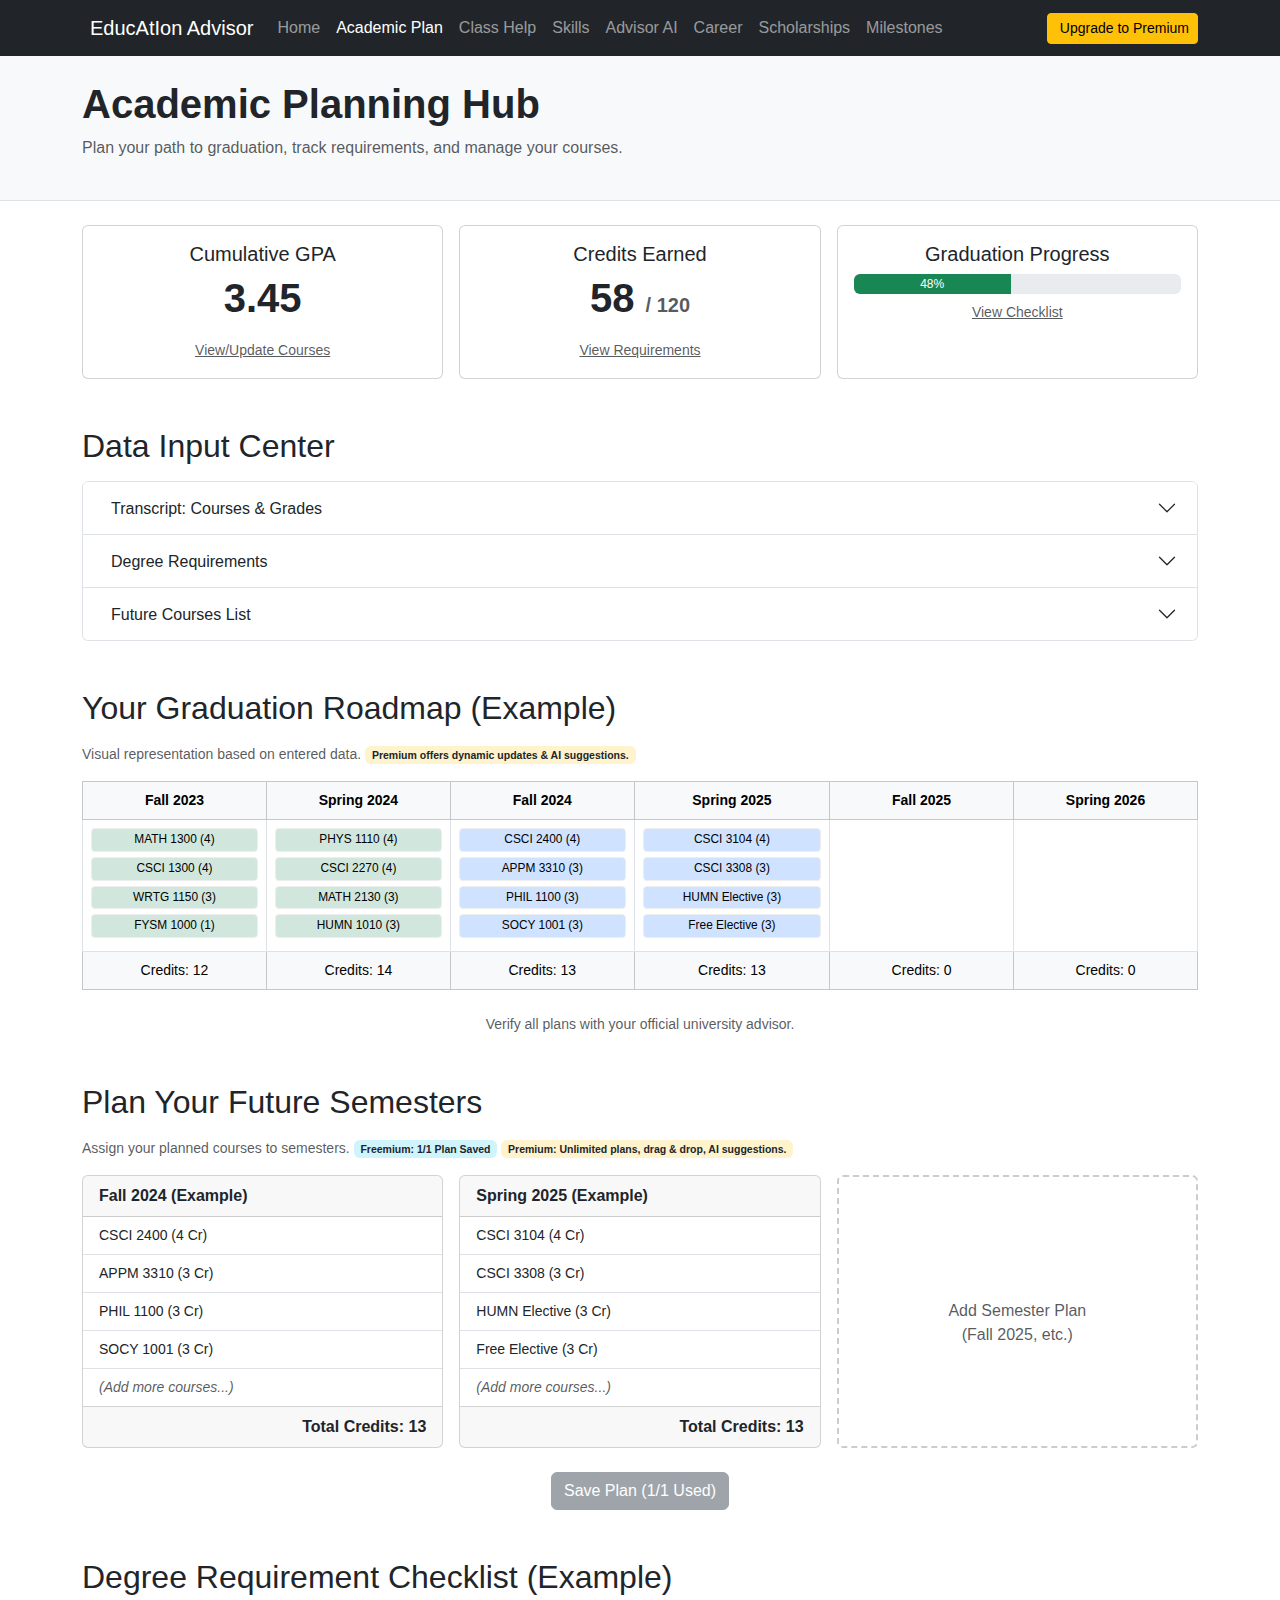
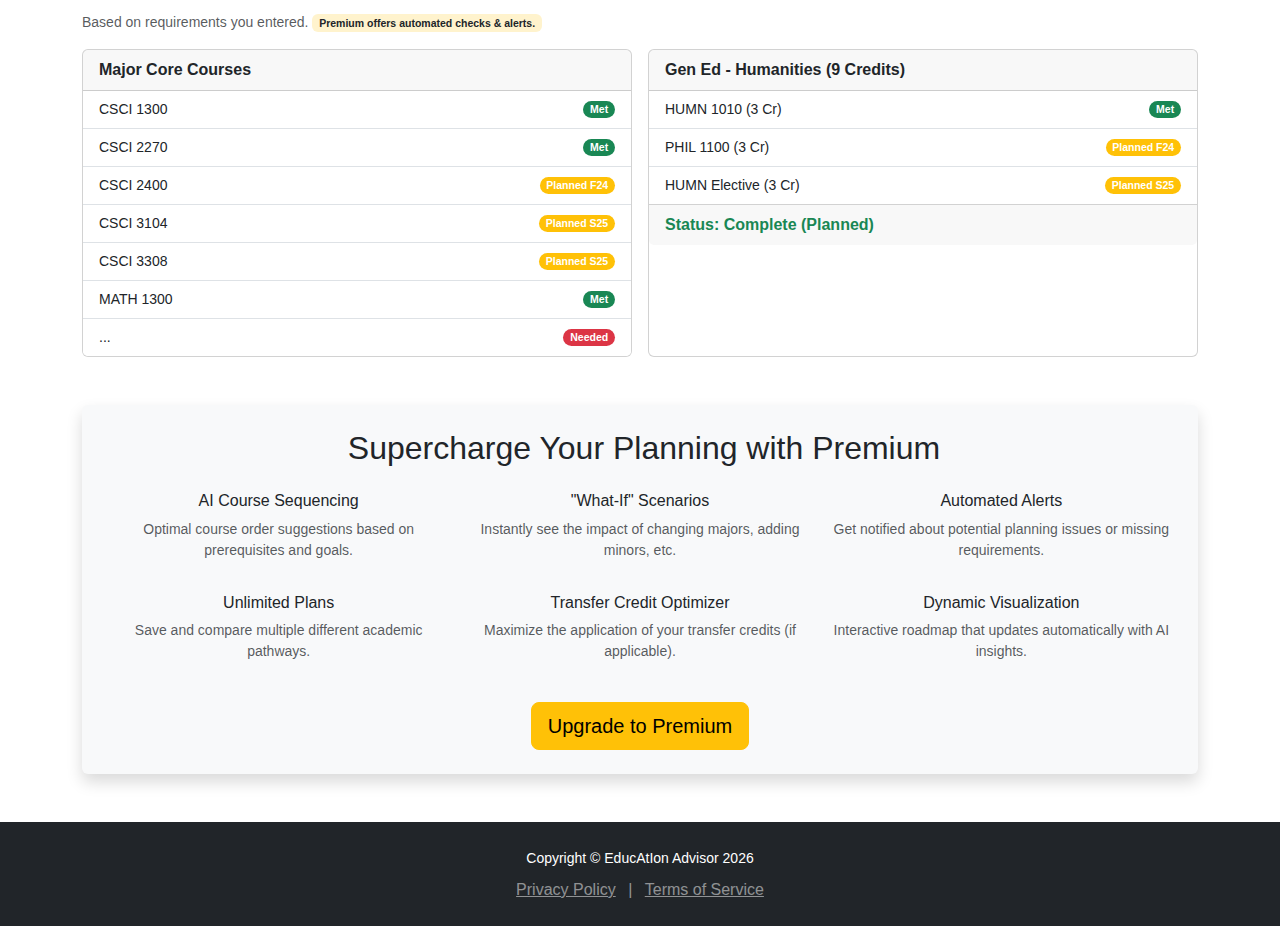
==== academic_planning.html @ af9a7176 "Initial commit: Add project structure and basic HTML files" ====
<!DOCTYPE html>
<html lang="en">
<head>
    <meta charset="UTF-8">
    <meta name="viewport" content="width=device-width, initial-scale=1.0">
    <title>Academic Planning - EducAtIon Advisor</title>

    <link href="https://cdn.jsdelivr.net/npm/bootstrap@5.3.3/dist/css/bootstrap.min.css" rel="stylesheet" integrity="sha384-QWTKZyjpPEjISv5WaRU9OFeRpok6YctnYmDr5pNlyT2bRjXh0JMhjY6hW+ALEwIH" crossorigin="anonymous">

    <link rel="stylesheet" href="https://cdnjs.cloudflare.com/ajax/libs/font-awesome/6.5.2/css/all.min.css" integrity="sha512-SnH5WK+bZxgPHs44uWIX+LLJAJ9/2PkPKZ5QiAj6Ta86w+fsb2TkcmfRyVX3pBnMFcV7oQPJkl9QevSCWr3W6A==" crossorigin="anonymous" referrerpolicy="no-referrer" />

    <link rel="stylesheet" href="css/style.css">

    <style>
        .roadmap-table th, .roadmap-table td {
            vertical-align: top;
            min-width: 120px; /* Ensure columns have some width */
        }
        .roadmap-table .course {
            display: block;
            border: 1px solid #eee;
            padding: 2px 5px;
            margin-bottom: 5px;
            border-radius: 4px;
            font-size: 0.85em;
        }
        .course-taken { background-color: #d1e7dd; border-left: 3px solid #198754; } /* Green */
        .course-planned { background-color: #cfe2ff; border-left: 3px solid #0d6efd; } /* Blue */
        .course-suggested { background-color: #fff3cd; border-left: 3px solid #ffc107; } /* Yellow (Example for potential premium) */
    </style>

</head>
<body>

    <nav class="navbar navbar-expand-lg navbar-dark bg-dark sticky-top">
        <div class="container">
            <a class="navbar-brand" href="index.html">
                <i class="fas fa-brain me-2"></i>EducAtIon Advisor
            </a>
            <button class="navbar-toggler" type="button" data-bs-toggle="collapse" data-bs-target="#navbarNav" aria-controls="navbarNav" aria-expanded="false" aria-label="Toggle navigation">
                <span class="navbar-toggler-icon"></span>
            </button>
            <div class="collapse navbar-collapse" id="navbarNav">
                <ul class="navbar-nav me-auto mb-2 mb-lg-0">
                    <li class="nav-item">
                        <a class="nav-link" href="index.html">Home</a>
                    </li>
                    <li class="nav-item">
                        <a class="nav-link active" aria-current="page" href="academic_planning.html">Academic Plan</a>
                    </li>
                    <li class="nav-item">
                        <a class="nav-link" href="class_assistance.html">Class Help</a>
                    </li>
                    <li class="nav-item">
                        <a class="nav-link" href="skill_enhancement.html">Skills</a>
                    </li>
                     <li class="nav-item">
                        <a class="nav-link" href="advisor_connect.html">Advisor AI</a>
                    </li>
                    <li class="nav-item">
                        <a class="nav-link" href="career_launchpad.html">Career</a>
                    </li>
                     <li class="nav-item">
                        <a class="nav-link" href="scholarship_engine.html">Scholarships</a>
                    </li>
                     <li class="nav-item">
                        <a class="nav-link" href="milestone_tracker.html">Milestones</a>
                    </li>
                </ul>
                <ul class="navbar-nav ms-auto">
                     <li class="nav-item me-2">
                         <a href="profile_settings.html" class="nav-link" title="Profile & Settings"><i class="fas fa-user-circle fs-5"></i></a>
                     </li>
                     <li class="nav-item">
                        <button class="btn btn-warning btn-sm" data-bs-toggle="modal" data-bs-target="#premiumModal">
                            <i class="fas fa-star me-1"></i>Upgrade to Premium
                        </button>
                    </li>
                </ul>
            </div>
        </div>
    </nav>

    <header class="py-4 bg-light border-bottom mb-4">
        <div class="container">
            <h1 class="fw-bold">Academic Planning Hub</h1>
            <p class="text-muted">Plan your path to graduation, track requirements, and manage your courses.</p>
        </div>
    </header>

    <main class="container mb-5">

        <section id="overview-status" class="mb-5">
            <div class="row g-3 text-center">
                <div class="col-md-4">
                    <div class="card h-100">
                        <div class="card-body">
                            <h5 class="card-title">Cumulative GPA</h5>
                            <p class="card-text display-6 fw-bold">3.45</p>
                             <a href="#data-input-transcript" class="small text-muted">View/Update Courses</a>
                        </div>
                    </div>
                </div>
                <div class="col-md-4">
                    <div class="card h-100">
                        <div class="card-body">
                            <h5 class="card-title">Credits Earned</h5>
                            <p class="card-text display-6 fw-bold">58 <span class="fs-5 text-muted">/ 120</span></p>
                             <a href="#data-input-requirements" class="small text-muted">View Requirements</a>
                        </div>
                    </div>
                </div>
                 <div class="col-md-4">
                    <div class="card h-100">
                        <div class="card-body">
                            <h5 class="card-title">Graduation Progress</h5>
                            <div class="progress mt-2" role="progressbar" aria-valuenow="48" aria-valuemin="0" aria-valuemax="100" style="height: 20px;">
                                <div class="progress-bar bg-success" style="width: 48%">48%</div>
                            </div>
                             <a href="#requirement-checklist" class="small text-muted mt-2 d-block">View Checklist</a>
                        </div>
                    </div>
                </div>
            </div>
        </section>

        <section id="data-input-center" class="mb-5">
            <h2 class="mb-3">Data Input Center</h2>
            <div class="accordion" id="data-input-accordion">

                <div class="accordion-item" id="data-input-transcript">
                    <h2 class="accordion-header" id="headingTranscript">
                        <button class="accordion-button collapsed" type="button" data-bs-toggle="collapse" data-bs-target="#collapseTranscript" aria-expanded="false" aria-controls="collapseTranscript">
                            <i class="fas fa-file-alt me-2"></i>Transcript: Courses & Grades
                        </button>
                    </h2>
                    <div id="collapseTranscript" class="accordion-collapse collapse" aria-labelledby="headingTranscript" data-bs-parent="#data-input-accordion">
                        <div class="accordion-body">
                            <p class="text-muted small">Upload your unofficial transcript (PDF, max 2 free parses) or enter courses manually below.</p>
                             <div class="mb-3">
                                <label for="transcriptFile" class="form-label">Upload Transcript (PDF)</label>
                                <input class="form-control form-control-sm" type="file" id="transcriptFile" accept=".pdf" disabled> <div class="form-text"><span class="badge bg-info-subtle text-dark">Freemium: 1/2 Parses Used</span> <span class="badge bg-warning-subtle text-dark">Upgrade for Unlimited Parses</span></div>
                             </div>
                             <hr>
                             <h6>Manually Add Course:</h6>
                             <form class="row g-2 mb-3">
                                 <div class="col-md-3"><input type="text" class="form-control form-control-sm" placeholder="Course Code (e.g., CS 1300)" disabled></div>
                                 <div class="col-md-4"><input type="text" class="form-control form-control-sm" placeholder="Course Name" disabled></div>
                                 <div class="col-md-2"><input type="text" class="form-control form-control-sm" placeholder="Semester (e.g., F23)" disabled></div>
                                 <div class="col-md-1"><input type="text" class="form-control form-control-sm" placeholder="Grade" disabled></div>
                                 <div class="col-md-1"><input type="number" class="form-control form-control-sm" placeholder="Credits" disabled></div>
                                 <div class="col-md-1"><button type="button" class="btn btn-sm btn-primary w-100" disabled>Add</button></div>
                             </form>

                            <h6>Entered Courses (Example):</h6>
                            <table class="table table-sm table-striped table-hover small">
                                <thead><tr><th>Code</th><th>Name</th><th>Semester</th><th>Grade</th><th>Credits</th></tr></thead>
                                <tbody>
                                    <tr><td>MATH 1300</td><td>Calculus 1</td><td>F23</td><td>A-</td><td>4</td></tr>
                                    <tr><td>CSCI 1300</td><td>Starting Computing</td><td>F23</td><td>A</td><td>4</td></tr>
                                    <tr><td>WRTG 1150</td><td>First-Year Writing</td><td>F23</td><td>B+</td><td>3</td></tr>
                                    <tr><td>PHYS 1110</td><td>Physics 1</td><td>S24</td><td>B</td><td>4</td></tr>
                                     <tr><td>CSCI 2270</td><td>Data Structures</td><td>S24</td><td>A-</td><td>4</td></tr>
                                    </tbody>
                            </table>
                        </div>
                    </div>
                </div>

                <div class="accordion-item" id="data-input-requirements">
                    <h2 class="accordion-header" id="headingRequirements">
                        <button class="accordion-button collapsed" type="button" data-bs-toggle="collapse" data-bs-target="#collapseRequirements" aria-expanded="false" aria-controls="collapseRequirements">
                            <i class="fas fa-tasks me-2"></i>Degree Requirements
                        </button>
                    </h2>
                    <div id="collapseRequirements" class="accordion-collapse collapse" aria-labelledby="headingRequirements" data-bs-parent="#data-input-accordion">
                        <div class="accordion-body">
                             <p class="text-muted small">Enter the requirements for your degree/major based on your official university audit. <span class="badge bg-warning-subtle text-dark">Premium offers automated tracking.</span></p>
                             <div class="mb-2 row">
                                 <label class="col-sm-3 col-form-label col-form-label-sm">Degree Program:</label>
                                 <div class="col-sm-9"><input type="text" class="form-control form-control-sm" value="BS Computer Science" disabled></div>
                             </div>
                              <div class="mb-2 row">
                                 <label class="col-sm-3 col-form-label col-form-label-sm">Total Credits:</label>
                                 <div class="col-sm-9"><input type="number" class="form-control form-control-sm" value="120" disabled></div>
                             </div>
                             <h6>Requirement Categories (Example):</h6>
                             <div class="mb-2">
                                 <label class="form-label form-label-sm">Major Core Courses:</label>
                                 <textarea class="form-control form-control-sm" rows="3" disabled>CSCI 1300, CSCI 2270, CSCI 2400, CSCI 3104, CSCI 3155, CSCI 3308, MATH 1300, MATH 2130, APPM 3310...</textarea>
                             </div>
                             <div class="mb-2">
                                 <label class="form-label form-label-sm">Gen Ed - Humanities:</label>
                                 <input type="text" class="form-control form-control-sm" value="9 Credits Required" disabled>
                             </div>
                             <div class="mb-2">
                                 <label class="form-label form-label-sm">Gen Ed - Social Sciences:</label>
                                 <input type="text" class="form-control form-control-sm" value="9 Credits Required" disabled>
                             </div>
                             <div class="mb-2">
                                  <label class="form-label form-label-sm">Upper Division Electives:</label>
                                 <input type="text" class="form-control form-control-sm" value="12 Credits Required" disabled>
                             </div>
                             <button type="button" class="btn btn-sm btn-outline-primary" disabled>Add Category</button>
                        </div>
                    </div>
                </div>

                <div class="accordion-item" id="data-input-future-courses">
                    <h2 class="accordion-header" id="headingFutureCourses">
                        <button class="accordion-button collapsed" type="button" data-bs-toggle="collapse" data-bs-target="#collapseFutureCourses" aria-expanded="false" aria-controls="collapseFutureCourses">
                            <i class="fas fa-book me-2"></i>Future Courses List
                        </button>
                    </h2>
                    <div id="collapseFutureCourses" class="accordion-collapse collapse" aria-labelledby="headingFutureCourses" data-bs-parent="#data-input-accordion">
                        <div class="accordion-body">
                             <p class="text-muted small">List courses you plan to take but haven't scheduled yet.</p>
                             <form class="row g-2 mb-3">
                                 <div class="col-md-3"><input type="text" class="form-control form-control-sm" placeholder="Course Code" disabled></div>
                                 <div class="col-md-5"><input type="text" class="form-control form-control-sm" placeholder="Course Name" disabled></div>
                                 <div class="col-md-2"><input type="number" class="form-control form-control-sm" placeholder="Credits" disabled></div>
                                 <div class="col-md-2"><button type="button" class="btn btn-sm btn-primary w-100" disabled>Add Planned</button></div>
                             </form>
                             <h6>Planned Courses (Example):</h6>
                             <table class="table table-sm table-striped table-hover small">
                                 <thead><tr><th>Code</th><th>Name</th><th>Credits</th></tr></thead>
                                 <tbody>
                                     <tr><td>CSCI 2400</td><td>Computer Systems</td><td>4</td></tr>
                                     <tr><td>CSCI 3104</td><td>Algorithms</td><td>4</td></tr>
                                     <tr><td>CSCI 3308</td><td>Software Dev Methods</td><td>3</td></tr>
                                     <tr><td>PHIL 1100</td><td>Ethics</td><td>3</td></tr>
                                     <tr><td>ANTH 1150</td><td>Cultural Anthropology</td><td>3</td></tr>
                                     </tbody>
                             </table>
                        </div>
                    </div>
                </div>

            </div> </section>

        <section id="graduation-roadmap" class="mb-5">
            <h2 class="mb-3">Your Graduation Roadmap (Example)</h2>
            <p class="text-muted small">Visual representation based on entered data. <span class="badge bg-warning-subtle text-dark">Premium offers dynamic updates & AI suggestions.</span></p>
            <div class="table-responsive">
                <table class="table table-bordered text-center roadmap-table small">
                    <thead>
                        <tr class="table-light">
                            <th>Fall 2023</th>
                            <th>Spring 2024</th>
                            <th>Fall 2024</th>
                            <th>Spring 2025</th>
                            <th>Fall 2025</th>
                            <th>Spring 2026</th>
                            </tr>
                    </thead>
                    <tbody>
                        <tr>
                            <td>
                                <span class="course course-taken">MATH 1300 (4)</span>
                                <span class="course course-taken">CSCI 1300 (4)</span>
                                <span class="course course-taken">WRTG 1150 (3)</span>
                                <span class="course course-taken">FYSM 1000 (1)</span>
                            </td>
                             <td>
                                <span class="course course-taken">PHYS 1110 (4)</span>
                                <span class="course course-taken">CSCI 2270 (4)</span>
                                <span class="course course-taken">MATH 2130 (3)</span>
                                <span class="course course-taken">HUMN 1010 (3)</span>
                             </td>
                             <td>
                                 <span class="course course-planned">CSCI 2400 (4)</span>
                                 <span class="course course-planned">APPM 3310 (3)</span>
                                 <span class="course course-planned">PHIL 1100 (3)</span>
                                 <span class="course course-planned">SOCY 1001 (3)</span>
                             </td>
                              <td>
                                 <span class="course course-planned">CSCI 3104 (4)</span>
                                 <span class="course course-planned">CSCI 3308 (3)</span>
                                 <span class="course course-planned">HUMN Elective (3)</span>
                                 <span class="course course-planned">Free Elective (3)</span>
                              </td>
                              <td></td>
                              <td></td>
                        </tr>
                        </tbody>
                     <tfoot class="table-light">
                         <tr>
                             <td>Credits: 12</td>
                             <td>Credits: 14</td>
                             <td>Credits: 13</td>
                             <td>Credits: 13</td>
                             <td>Credits: 0</td>
                             <td>Credits: 0</td>
                         </tr>
                     </tfoot>
                </table>
            </div>
             <p class="text-muted small text-center mt-2">Verify all plans with your official university advisor.</p>
        </section>

        <section id="semester-planning" class="mb-5">
            <h2 class="mb-3">Plan Your Future Semesters</h2>
            <p class="text-muted small">Assign your planned courses to semesters. <span class="badge bg-info-subtle text-dark">Freemium: 1/1 Plan Saved</span> <span class="badge bg-warning-subtle text-dark">Premium: Unlimited plans, drag & drop, AI suggestions.</span></p>
            <div class="row g-3">
                <div class="col-md-4">
                    <div class="card h-100">
                        <div class="card-header fw-bold">Fall 2024 (Example)</div>
                        <ul class="list-group list-group-flush small">
                            <li class="list-group-item">CSCI 2400 (4 Cr)</li>
                            <li class="list-group-item">APPM 3310 (3 Cr)</li>
                            <li class="list-group-item">PHIL 1100 (3 Cr)</li>
                             <li class="list-group-item">SOCY 1001 (3 Cr)</li>
                            <li class="list-group-item text-muted"><em>(Add more courses...)</em></li>
                        </ul>
                        <div class="card-footer text-end fw-bold">Total Credits: 13</div>
                    </div>
                </div>
                <div class="col-md-4">
                    <div class="card h-100">
                         <div class="card-header fw-bold">Spring 2025 (Example)</div>
                        <ul class="list-group list-group-flush small">
                            <li class="list-group-item">CSCI 3104 (4 Cr)</li>
                            <li class="list-group-item">CSCI 3308 (3 Cr)</li>
                            <li class="list-group-item">HUMN Elective (3 Cr)</li>
                             <li class="list-group-item">Free Elective (3 Cr)</li>
                            <li class="list-group-item text-muted"><em>(Add more courses...)</em></li>
                        </ul>
                         <div class="card-footer text-end fw-bold">Total Credits: 13</div>
                    </div>
                </div>
                <div class="col-md-4">
                    <div class="card h-100 border-dashed"> <div class="card-body text-center text-muted d-flex align-items-center justify-content-center">
                            <div>
                                <i class="fas fa-plus-circle fa-2x mb-2"></i><br>
                                Add Semester Plan<br>(Fall 2025, etc.)
                            </div>
                        </div>
                    </div>
                </div>
            </div>
             <div class="text-center mt-4">
                 <button class="btn btn-secondary" disabled>Save Plan (1/1 Used)</button>
             </div>
        </section>

        <section id="requirement-checklist" class="mb-5">
            <h2 class="mb-3">Degree Requirement Checklist (Example)</h2>
             <p class="text-muted small">Based on requirements you entered. <span class="badge bg-warning-subtle text-dark">Premium offers automated checks & alerts.</span></p>
             <div class="row g-3">
                 <div class="col-md-6">
                     <div class="card h-100">
                         <div class="card-header fw-bold">Major Core Courses</div>
                         <ul class="list-group list-group-flush small">
                            <li class="list-group-item d-flex justify-content-between align-items-center">CSCI 1300 <span class="badge bg-success rounded-pill"><i class="fas fa-check"></i> Met</span></li>
                            <li class="list-group-item d-flex justify-content-between align-items-center">CSCI 2270 <span class="badge bg-success rounded-pill"><i class="fas fa-check"></i> Met</span></li>
                            <li class="list-group-item d-flex justify-content-between align-items-center">CSCI 2400 <span class="badge bg-warning rounded-pill"><i class="fas fa-clock"></i> Planned F24</span></li>
                            <li class="list-group-item d-flex justify-content-between align-items-center">CSCI 3104 <span class="badge bg-warning rounded-pill"><i class="fas fa-clock"></i> Planned S25</span></li>
                            <li class="list-group-item d-flex justify-content-between align-items-center">CSCI 3308 <span class="badge bg-warning rounded-pill"><i class="fas fa-clock"></i> Planned S25</span></li>
                            <li class="list-group-item d-flex justify-content-between align-items-center">MATH 1300 <span class="badge bg-success rounded-pill"><i class="fas fa-check"></i> Met</span></li>
                             <li class="list-group-item d-flex justify-content-between align-items-center">... <span class="badge bg-danger rounded-pill"><i class="fas fa-times"></i> Needed</span></li>
                         </ul>
                     </div>
                 </div>
                 <div class="col-md-6">
                     <div class="card h-100">
                          <div class="card-header fw-bold">Gen Ed - Humanities (9 Credits)</div>
                         <ul class="list-group list-group-flush small">
                              <li class="list-group-item d-flex justify-content-between align-items-center">HUMN 1010 (3 Cr) <span class="badge bg-success rounded-pill"><i class="fas fa-check"></i> Met</span></li>
                              <li class="list-group-item d-flex justify-content-between align-items-center">PHIL 1100 (3 Cr) <span class="badge bg-warning rounded-pill"><i class="fas fa-clock"></i> Planned F24</span></li>
                              <li class="list-group-item d-flex justify-content-between align-items-center">HUMN Elective (3 Cr) <span class="badge bg-warning rounded-pill"><i class="fas fa-clock"></i> Planned S25</span></li>
                         </ul>
                           <div class="card-footer text-success fw-bold">Status: Complete (Planned)</div>
                     </div>
                 </div>
                 </div>
        </section>

        <section id="premium-planning-features" class="mb-5 p-4 bg-light rounded shadow">
            <h2 class="text-center mb-4"><i class="fas fa-star text-warning me-2"></i>Supercharge Your Planning with Premium</h2>
            <div class="row g-3 text-center">
                <div class="col-md-4">
                    <i class="fas fa-magic fa-2x text-primary mb-2"></i>
                    <h6>AI Course Sequencing</h6>
                    <p class="small text-muted">Optimal course order suggestions based on prerequisites and goals.</p>
                </div>
                 <div class="col-md-4">
                     <i class="fas fa-random fa-2x text-success mb-2"></i>
                    <h6>"What-If" Scenarios</h6>
                    <p class="small text-muted">Instantly see the impact of changing majors, adding minors, etc.</p>
                </div>
                <div class="col-md-4">
                    <i class="fas fa-bell fa-2x text-danger mb-2"></i>
                    <h6>Automated Alerts</h6>
                    <p class="small text-muted">Get notified about potential planning issues or missing requirements.</p>
                </div>
                 <div class="col-md-4">
                     <i class="fas fa-copy fa-2x text-info mb-2"></i>
                    <h6>Unlimited Plans</h6>
                    <p class="small text-muted">Save and compare multiple different academic pathways.</p>
                </div>
                 <div class="col-md-4">
                     <i class="fas fa-exchange-alt fa-2x text-secondary mb-2"></i>
                    <h6>Transfer Credit Optimizer</h6>
                    <p class="small text-muted">Maximize the application of your transfer credits (if applicable).</p>
                </div>
                 <div class="col-md-4">
                    <i class="fas fa-cogs fa-2x text-purple mb-2"></i> <h6>Dynamic Visualization</h6>
                    <p class="small text-muted">Interactive roadmap that updates automatically with AI insights.</p>
                </div>
            </div>
             <div class="text-center mt-4">
                 <button class="btn btn-warning btn-lg" data-bs-toggle="modal" data-bs-target="#premiumModal">Upgrade to Premium</button>
            </div>
        </section>

    </main>

    <footer class="py-4 bg-dark text-white mt-auto">
         <div class="container text-center">
            <small>Copyright &copy; EducAtIon Advisor <span id="current-year"></span></small>
            <div class="mt-2">
                <a href="privacy.html" class="text-white-50 me-2">Privacy Policy</a>
                <span class="text-white-50">|</span>
                <a href="terms.html" class="text-white-50 ms-2">Terms of Service</a>
            </div>
        </div>
    </footer>

    <div class="modal fade" id="premiumModal" tabindex="-1" aria-labelledby="premiumModalLabel" aria-hidden="true">
      <div class="modal-dialog modal-lg">
        <div class="modal-content">
          <div class="modal-header bg-warning text-dark">
            <h5 class="modal-title" id="premiumModalLabel"><i class="fas fa-star me-2"></i>EducAtIon Advisor Premium Features</h5>
            <button type="button" class="btn-close" data-bs-dismiss="modal" aria-label="Close"></button>
          </div>
          <div class="modal-body">
            <p class="lead">Upgrade to unlock powerful tools designed to maximize your success:</p>
            <ul>
              <li><strong>Unlimited AI Advisor Access:</strong> Get personalized, context-aware advice 24/7 based on your academic plan.</li>
              <li><strong>Automated Scholarship Matching:</strong> Let our AI find relevant scholarships based on your complete profile.</li>
              <li><strong>Advanced Academic Planning:</strong> Run "What-If" scenarios, optimize course sequences, and get proactive alerts.</li>
              <li><strong>AI-Powered Study Tools:</strong> Generate summaries, flashcards, and get deeper insights from your course materials.</li>
              <li><strong>Enhanced Career Tools:</strong> AI resume feedback, personalized job matching, and interview preparation.</li>
              <li><strong>And much more!</strong></li>
            </ul>
            <p>Invest in your future and navigate college with confidence.</p>
          </div>
          <div class="modal-footer">
            <button type="button" class="btn btn-secondary" data-bs-dismiss="modal">Maybe Later</button>
            <a href="#" class="btn btn-warning">Upgrade Now!</a> </div>
        </div>
      </div>
    </div>


    <script src="https://cdn.jsdelivr.net/npm/bootstrap@5.3.3/dist/js/bootstrap.bundle.min.js" integrity="sha384-YvpcrYf0tY3lHB60NNkmXc5s9fDVZLESaAA55NDzOxhy9GkcIdslK1eN7N6jIeHz" crossorigin="anonymous"></script>

    <script>
        document.getElementById('current-year').textContent = new Date().getFullYear();
    </script>

    </body>
</html>
---- css/style.css ----
/* Add custom styles to override Bootstrap or add new elements */

body {
    /* Example: Set a default font */
    font-family: 'Segoe UI', Tahoma, Geneva, Verdana, sans-serif;
}

/* Example: Custom color for Milestone button if needed */
.text-purple {
    color: #6f42c1; /* Bootstrap purple example */
}

.btn-custom-purple {
    color: #fff;
    background-color: #6f42c1;
    border-color: #6f42c1;
}

.btn-custom-purple:hover {
    color: #fff;
    background-color: #5a349b;
    border-color: #533090;
}


/* Add more styles as needed */
.navbar-brand i {
     color: #ffc107; /* Example: Make brain icon yellow */
}

/* Ensure cards in a row try to maintain similar height */
.row.g-4 > .col > .card {
    display: flex;
    flex-direction: column;
}

.card-body {
    flex-grow: 1; /* Allows button to stick to bottom */
}

.border-dashed {
    border: 2px dashed #ccc; /* Example style */
}
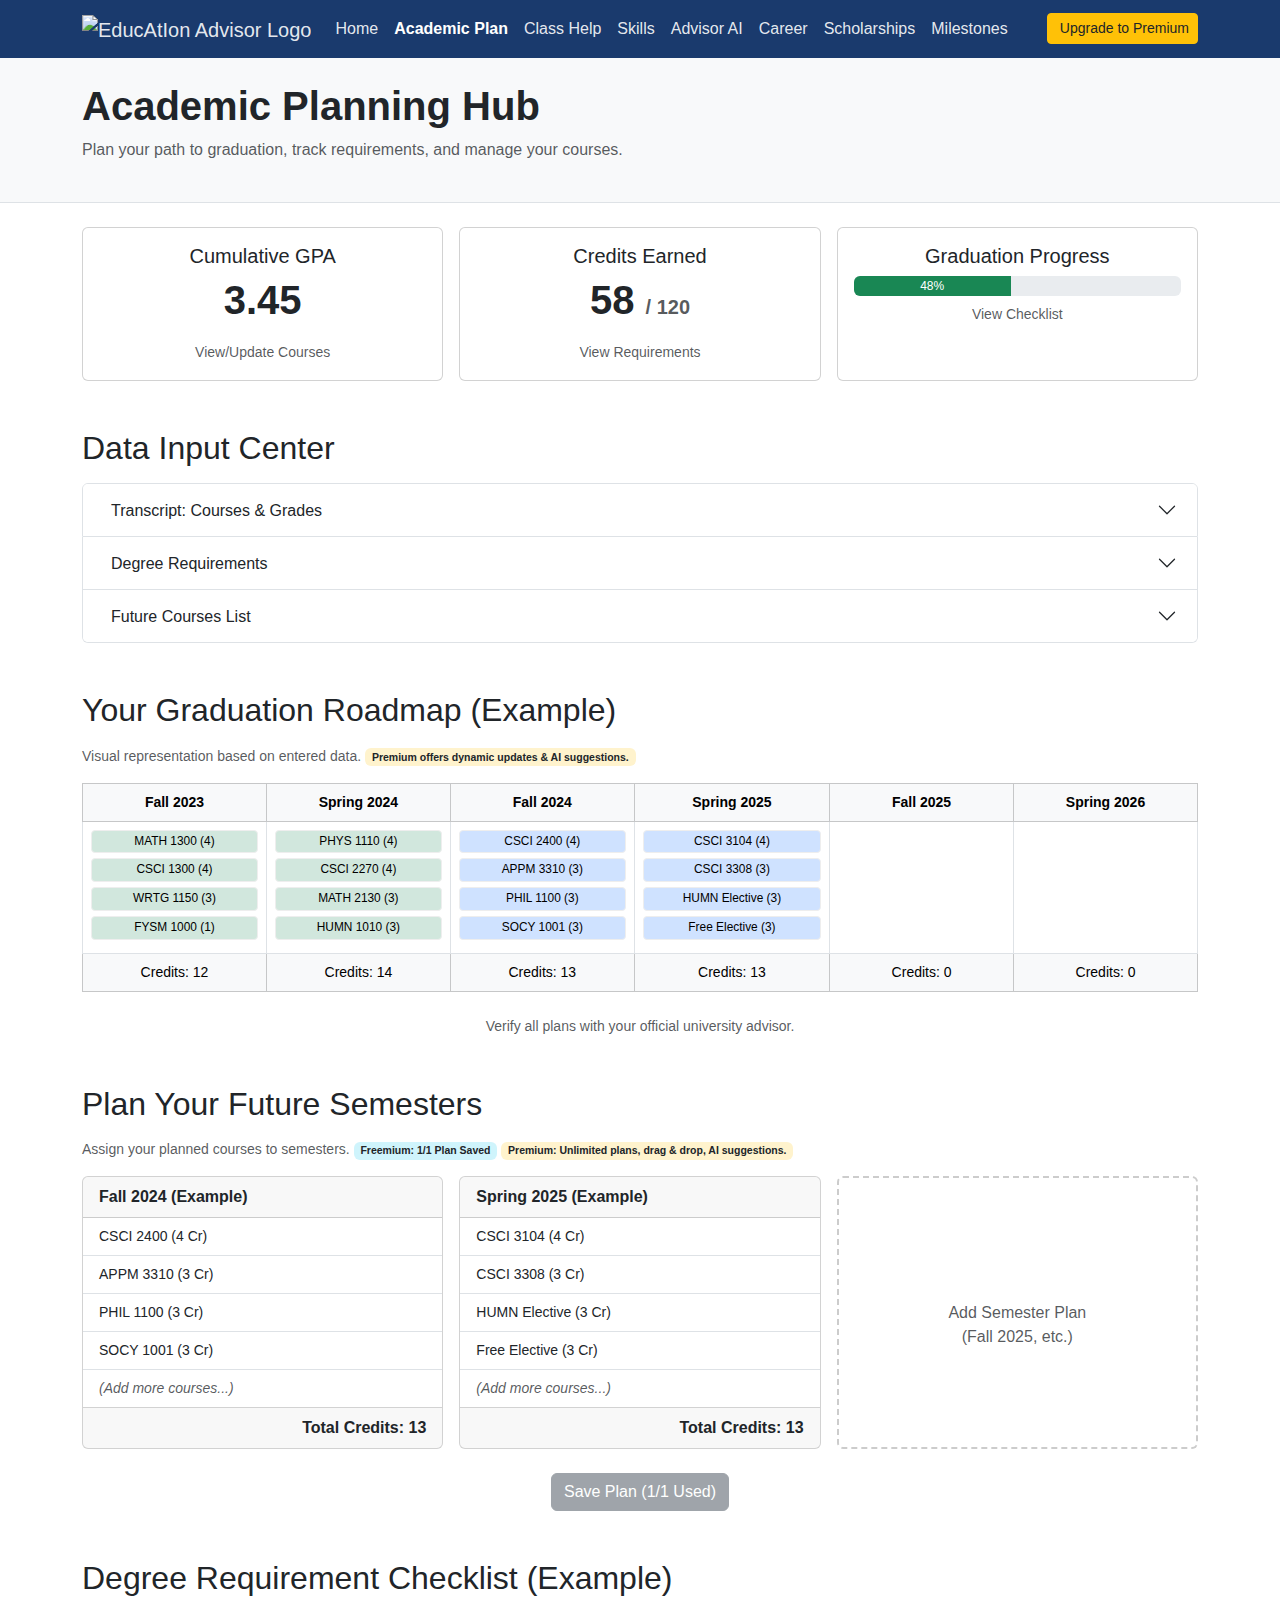
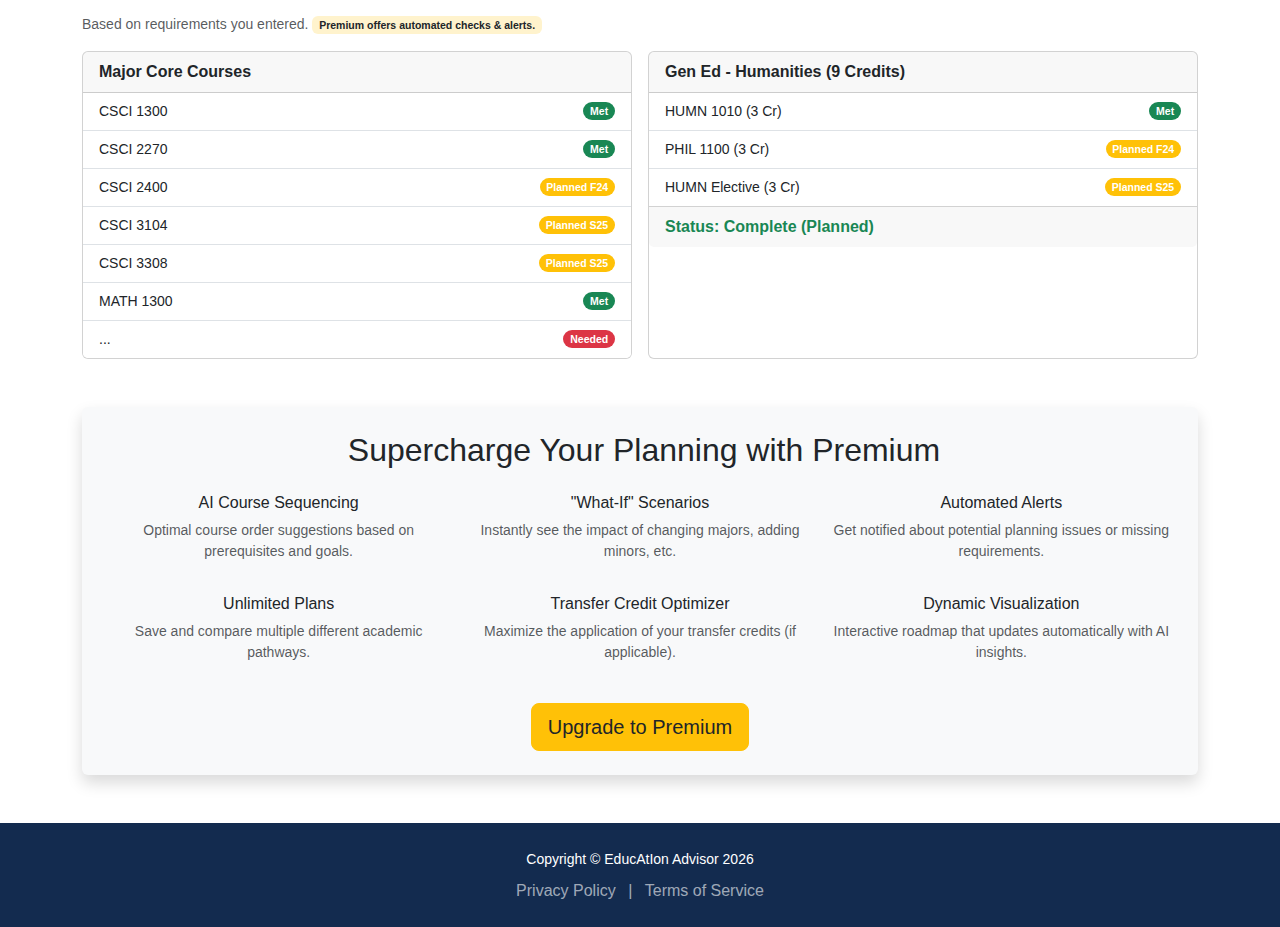
==== commit eb49ee99: "logo update" ====
--- a/academic_planning.html
+++ b/academic_planning.html
@@ -35,8 +35,8 @@
     <nav class="navbar navbar-expand-lg navbar-dark bg-dark sticky-top">
         <div class="container">
             <a class="navbar-brand" href="index.html">
-                <i class="fas fa-brain me-2"></i>EducAtIon Advisor
-            </a>
+                <img src="images/edu-copilot-logo.jpg" alt="EducAtIon Advisor Logo" class="navbar-logo">
+                </a>
             <button class="navbar-toggler" type="button" data-bs-toggle="collapse" data-bs-target="#navbarNav" aria-controls="navbarNav" aria-expanded="false" aria-label="Toggle navigation">
                 <span class="navbar-toggler-icon"></span>
             </button>
--- a/css/style.css
+++ b/css/style.css
@@ -1,43 +1,195 @@
-/* Add custom styles to override Bootstrap or add new elements */
+/* --- Global Color Scheme & Variables --- */
+:root {
+  --ea-primary-blue: #1A3A6D; /* Main Navy Blue from Logo */
+  --ea-primary-blue-hover: #244D8A; /* Slightly Lighter Blue for Hover */
+  --ea-primary-blue-darker: #132B4F; /* Darker Blue for Active States */
+  --ea-warning-yellow: #ffc107; /* Keep Bootstrap Yellow for Premium */
+  --ea-light-grey: #f8f9fa; /* Standard Light Grey Background */
+  --ea-dark-text: #212529; /* Standard Dark Text */
+  --ea-light-text: #f8f9fa; /* Light text for dark backgrounds */
+  --ea-grey-text: #6c757d; /* Muted grey text */
+
+  /* Keep Bootstrap default functional colors (or override if needed) */
+  --bs-success: #198754;
+  --bs-info: #0dcaf0;
+  --bs-danger: #dc3545;
+  --bs-secondary: #6c757d;
+  --bs-light: #f8f9fa;
+  --bs-dark: #212529;
+}
 
 body {
-    /* Example: Set a default font */
-    font-family: 'Segoe UI', Tahoma, Geneva, Verdana, sans-serif;
+  font-family: 'Segoe UI', Tahoma, Geneva, Verdana, sans-serif;
+  color: var(--ea-dark-text);
 }
 
-/* Example: Custom color for Milestone button if needed */
-.text-purple {
-    color: #6f42c1; /* Bootstrap purple example */
+/* --- Navbar Styling --- */
+/* Override Bootstrap's bg-dark */
+.navbar-dark.bg-dark {
+  background-color: var(--ea-primary-blue) !important; /* Force override */
 }
 
-.btn-custom-purple {
-    color: #fff;
-    background-color: #6f42c1;
-    border-color: #6f42c1;
+/* Ensure text is light on the new navbar */
+.navbar-dark .navbar-brand,
+.navbar-dark .nav-link {
+  color: rgba(255, 255, 255, 0.9); /* Slightly less bright white */
 }
 
-.btn-custom-purple:hover {
-    color: #fff;
-    background-color: #5a349b;
-    border-color: #533090;
+.navbar-dark .nav-link:hover,
+.navbar-dark .navbar-brand:hover {
+  color: #ffffff; /* Pure white on hover */
 }
 
-
-/* Add more styles as needed */
-.navbar-brand i {
-     color: #ffc107; /* Example: Make brain icon yellow */
+.navbar-dark .nav-link.active {
+  color: #ffffff;
+  font-weight: bold;
 }
 
-/* Ensure cards in a row try to maintain similar height */
-.row.g-4 > .col > .card {
-    display: flex;
-    flex-direction: column;
+/* Style the navbar brain icon if desired */
+.navbar-brand i.fa-brain {
+   color: var(--ea-warning-yellow); /* Keep yellow icon */
+   /* Or use white: color: #ffffff; */
 }
 
-.card-body {
-    flex-grow: 1; /* Allows button to stick to bottom */
+/* --- Button Styling --- */
+.btn-primary {
+  background-color: var(--ea-primary-blue);
+  border-color: var(--ea-primary-blue);
+  color: #ffffff;
 }
 
-.border-dashed {
-    border: 2px dashed #ccc; /* Example style */
-}+.btn-primary:hover {
+  background-color: var(--ea-primary-blue-hover);
+  border-color: var(--ea-primary-blue-hover);
+  color: #ffffff;
+}
+
+.btn-primary:active,
+.btn-primary:focus {
+   background-color: var(--ea-primary-blue-darker) !important; /* Ensure active state */
+   border-color: var(--ea-primary-blue-darker) !important;
+   color: #ffffff !important;
+   box-shadow: 0 0 0 0.25rem rgba(26, 58, 109, 0.5) !important; /* Focus ring matching blue */
+}
+
+/* Keep warning button style */
+.btn-warning {
+  background-color: var(--ea-warning-yellow);
+  border-color: var(--ea-warning-yellow);
+  color: var(--ea-dark-text); /* Dark text on yellow */
+}
+.btn-warning:hover {
+   background-color: #ffca2c; /* Slightly lighter yellow */
+   border-color: #ffc720;
+   color: var(--ea-dark-text);
+}
+
+/* Outline Buttons */
+.btn-outline-primary {
+  color: var(--ea-primary-blue);
+  border-color: var(--ea-primary-blue);
+}
+.btn-outline-primary:hover {
+  background-color: var(--ea-primary-blue);
+  border-color: var(--ea-primary-blue);
+  color: #ffffff;
+}
+
+/* --- Footer Styling --- */
+footer.bg-dark {
+   background-color: var(--ea-primary-blue-darker) !important; /* Darker blue for footer */
+   /* Or use a dark grey: background-color: #343a40 !important; */
+}
+
+footer .text-white-50 {
+  color: rgba(255, 255, 255, 0.6) !important; /* Adjust footer link opacity */
+}
+footer a.text-white-50:hover {
+   color: rgba(255, 255, 255, 0.8) !important;
+}
+
+/* --- General Element Styling --- */
+a { /* Default link color */
+  color: var(--ea-primary-blue-hover);
+  text-decoration: none;
+}
+a:hover {
+  color: var(--ea-primary-blue-darker);
+  text-decoration: underline;
+}
+
+/* Header Background (Example) */
+header.bg-light {
+  background-color: var(--ea-light-grey) !important; /* Keep light background */
+}
+
+/* --- Component Specific Styles (Review & Adjust if needed) --- */
+
+/* Chat Window - Update User Bubble Color */
+.user-message .message-bubble {
+  background-color: var(--ea-primary-blue); /* Use new primary blue */
+  color: white;
+  border-top-right-radius: 0.25rem;
+}
+/* Keep AI bubble light */
+.ai-message .message-bubble {
+  background-color: #e9ecef;
+  color: var(--ea-dark-text);
+  border: 1px solid #dee2e6;
+  border-top-left-radius: 0.25rem;
+}
+#chat-window { /* Ensure chat window style is defined */
+  height: 400px;
+  overflow-y: auto;
+  background-color: #ffffff; /* Can use white or light grey */
+  display: flex;
+  flex-direction: column;
+  border: 1px solid #dee2e6; /* Add border back if removed */
+  border-radius: 0.375rem;
+}
+.chat-message { margin-bottom: 1rem; display: flex;}
+.ai-message { justify-content: flex-start; margin-right: 20%;}
+.user-message { justify-content: flex-end; margin-left: 20%;}
+.message-bubble { padding: 0.6rem 1rem; border-radius: 1rem; max-width: 100%; word-wrap: break-word;}
+#chatInput { resize: none; }
+
+
+/* Milestone Roadmap - Keep category colors distinct */
+.milestone-marker.academic { border-left-color: #0d6efd; } /* Blue */
+.milestone-marker.skill { border-left-color: #198754; } /* Green */
+.milestone-marker.career { border-left-color: #dc3545; } /* Red */
+.milestone-marker.scholarship { border-left-color: var(--ea-warning-yellow); } /* Match premium yellow */
+.milestone-marker.personal { border-left-color: #6f42c1; } /* Purple */
+
+/* Match icons to border colors */
+.milestone-marker.academic i { color: #0d6efd; }
+.milestone-marker.skill i { color: #198754; }
+.milestone-marker.career i { color: #dc3545; }
+.milestone-marker.scholarship i { color: var(--ea-warning-yellow); }
+.milestone-marker.personal i { color: #6f42c1; }
+
+/* Ensure other Milestone styles from previous step are included */
+#milestone-roadmap-container { /* ...styles... */ overflow-x: auto; padding: 20px 10px; background-color: var(--ea-light-grey); border: 1px solid #dee2e6; border-radius: 0.375rem; position: relative; }
+#milestone-timeline { /* ...styles... */ display: flex; min-width: 1500px; position: relative; padding-top: 30px; padding-bottom: 30px; }
+#milestone-timeline::before { /* ...styles... */ content: ''; position: absolute; left: 40px; right: 40px; top: calc(50% + 15px); height: 5px; background-color: #ced4da; border-radius: 3px; z-index: 1; margin-top: -2.5px; }
+.time-segment { /* ...styles... */ flex: 1; padding: 0 15px; min-width: 280px; position: relative; z-index: 2; text-align: center; }
+.time-segment h5 { /* ...styles... */ position: absolute; top: -10px; left: 0; right: 0; font-weight: bold; color: #495057; font-size: 0.9em; text-transform: uppercase; letter-spacing: 0.5px; }
+.milestone-marker { /* ...styles... */ background-color: white; border: 1px solid #dee2e6; border-left-width: 5px; border-radius: 0.375rem; padding: 0.6rem 0.8rem; margin-bottom: 1rem; box-shadow: 0 2px 5px rgba(0,0,0,0.08); font-size: 0.875em; text-align: left; position: relative; width: 95%; margin-left: auto; margin-right: auto; transition: transform 0.2s ease-in-out; }
+.milestone-marker:hover { /* ...styles... */ transform: translateY(-2px); box-shadow: 0 4px 8px rgba(0,0,0,0.12); }
+.milestone-marker i { /* ...styles... */ margin-right: 0.6em; width: 1.1em; text-align: center; opacity: 0.8; }
+
+/* Achievement Badges - Ensure styles are included */
+.badge-container { /* ...styles... */ margin-bottom: 1.5rem; text-align: center; }
+.milestone-badge { /* ...styles... */ display: inline-block; width: 85px; height: 85px; border-radius: 50%; background-color: #e9ecef; color: #adb5bd; display: flex; align-items: center; justify-content: center; margin: 0 auto 8px auto; border: 4px solid #ced4da; transition: all 0.3s ease; box-shadow: inset 0 1px 2px rgba(0, 0, 0, 0.1); }
+.milestone-badge i { /* ...styles... */ font-size: 2em; line-height: 1; }
+.milestone-badge.earned { /* ...styles... */ background-color: var(--bs-success); color: white; border-color: #146c43; box-shadow: 0 2px 4px rgba(0, 0, 0, 0.15); } /* Use Bootstrap success green */
+.milestone-badge.locked { /* ...styles... */ opacity: 0.6; filter: grayscale(80%); cursor: help; }
+.badge-container span { /* ...styles... */ font-size: 0.85em; font-weight: 600; color: var(--ea-grey-text); display: block; margin-top: 0.25rem; }
+.badge-container .earned span { /* ...styles... */ color: var(--bs-success); }
+
+
+/* --- Utility Classes (Keep or Add as needed) --- */
+.text-purple { color: #6f42c1; }
+.btn-custom-purple { color: #fff; background-color: #6f42c1; border-color: #6f42c1; }
+.btn-custom-purple:hover { color: #fff; background-color: #5a349b; border-color: #533090; }
+.border-dashed { border: 2px dashed #ccc; }